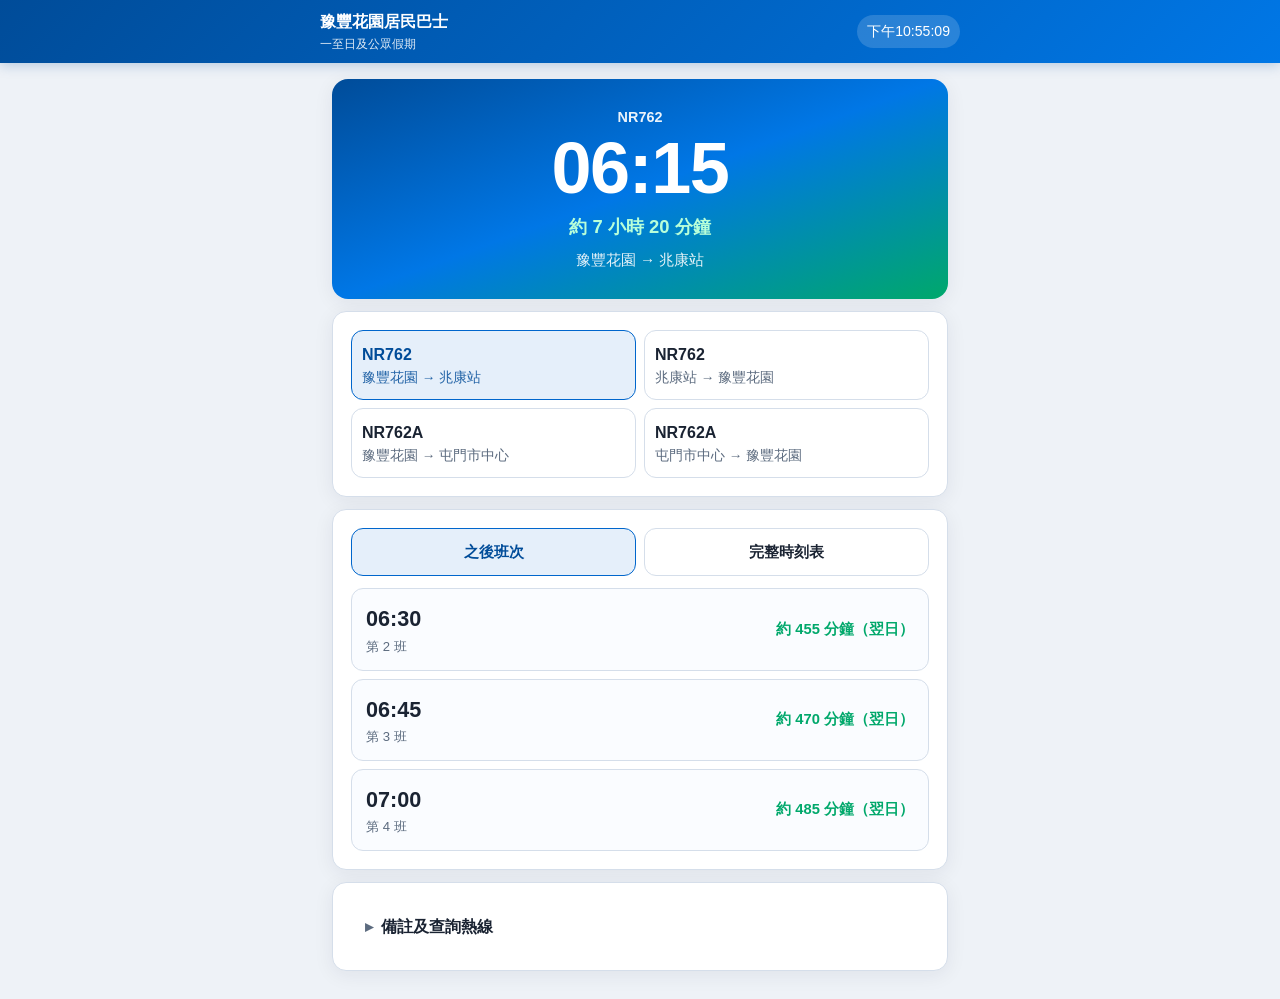
==== index.html @ 4b848847 "Add Yu Fung Garden NR762 bus timetable web app Mobile-friendly schedule lookup for NR762 and NR762A " ====
<!DOCTYPE html>
<html lang="zh-HK">
<head>
  <meta charset="UTF-8">
  <meta name="viewport" content="width=device-width, initial-scale=1.0, viewport-fit=cover">
  <meta name="theme-color" content="#004c99">
  <meta name="apple-mobile-web-app-capable" content="yes">
  <meta name="apple-mobile-web-app-status-bar-style" content="black-translucent">
  <title>豫豐花園巴士 | NR762</title>
  <meta name="description" content="查詢豫豐花園 NR762 及 NR762A 居民巴士班次。">
  <link rel="stylesheet" href="css/style.css">
</head>
<body>
  <header class="top-bar">
    <div class="top-bar-inner">
      <div>
        <p class="top-bar-label">豫豐花園居民巴士</p>
        <p class="top-bar-sub">一至日及公眾假期</p>
      </div>
      <time class="live-clock" id="live-clock" aria-live="polite"></time>
    </div>
  </header>

  <main class="page">
    <section class="next-hero" id="next-hero" aria-live="polite">
      <p class="next-hero-route" id="hero-route">—</p>
      <p class="next-hero-time" id="hero-time">--:--</p>
      <p class="next-hero-wait" id="hero-wait">—</p>
      <p class="next-hero-direction" id="hero-direction">—</p>
    </section>

    <section class="panel">
      <div class="route-options" id="route-options"></div>
    </section>

    <section class="panel results-panel">
      <div class="view-tabs" role="tablist">
        <button type="button" class="view-tab active" data-view="next" role="tab">之後班次</button>
        <button type="button" class="view-tab" data-view="full" role="tab">完整時刻表</button>
      </div>

      <div id="next-panel" role="tabpanel">
        <div class="upcoming-list" id="next-cards"></div>
      </div>

      <div id="full-panel" hidden role="tabpanel">
        <p id="timetable-caption"></p>
        <div class="timetable-grid" id="timetable-grid"></div>
      </div>
    </section>

    <details class="remarks-details panel">
      <summary>備註及查詢熱線</summary>
      <ul class="remarks-list" id="remarks-list"></ul>
      <p class="footer-note">查詢熱線 <a href="tel:35154088">3515 4088</a></p>
    </details>
  </main>

  <script src="js/data.js"></script>
  <script src="js/app.js"></script>
</body>
</html>
---- css/style.css ----
:root {
  --bg: #eef2f7;
  --surface: #ffffff;
  --text: #1a2332;
  --muted: #5c6b7f;
  --primary: #0066cc;
  --primary-dark: #004c99;
  --accent: #00a86b;
  --border: #d5deea;
  --shadow: 0 4px 20px rgba(26, 35, 50, 0.07);
  --radius: 14px;
  --touch: 48px;
  --safe-top: env(safe-area-inset-top, 0px);
  --safe-bottom: env(safe-area-inset-bottom, 0px);
  --safe-left: env(safe-area-inset-left, 0px);
  --safe-right: env(safe-area-inset-right, 0px);
}

* {
  box-sizing: border-box;
  -webkit-tap-highlight-color: transparent;
}

html {
  -webkit-text-size-adjust: 100%;
}

body {
  margin: 0;
  font-family: "PingFang HK", "Microsoft JhengHei", "Segoe UI", sans-serif;
  background: var(--bg);
  color: var(--text);
  line-height: 1.45;
  padding-bottom: calc(16px + var(--safe-bottom));
}

a {
  color: var(--primary);
  text-decoration: none;
}

.top-bar {
  position: sticky;
  top: 0;
  z-index: 20;
  background: linear-gradient(135deg, #004c99, #0077e6);
  color: #fff;
  padding: calc(10px + var(--safe-top)) calc(12px + var(--safe-right)) 10px calc(12px + var(--safe-left));
  box-shadow: 0 2px 12px rgba(0, 76, 153, 0.25);
}

.top-bar-inner {
  display: flex;
  justify-content: space-between;
  align-items: center;
  gap: 12px;
  max-width: 640px;
  margin: 0 auto;
}

.top-bar-label {
  margin: 0;
  font-size: 1rem;
  font-weight: 700;
}

.top-bar-sub {
  margin: 2px 0 0;
  font-size: 0.78rem;
  opacity: 0.88;
}

.live-clock {
  font-size: 0.88rem;
  font-variant-numeric: tabular-nums;
  background: rgba(255, 255, 255, 0.16);
  padding: 6px 10px;
  border-radius: 999px;
  white-space: nowrap;
  flex-shrink: 0;
}

.page {
  max-width: 640px;
  margin: 0 auto;
  padding: 12px calc(12px + var(--safe-right)) 0 calc(12px + var(--safe-left));
}

.next-hero {
  background: linear-gradient(160deg, #004c99 0%, #0077e6 50%, #00a86b 100%);
  color: #fff;
  border-radius: calc(var(--radius) + 2px);
  padding: 20px 18px 22px;
  margin-bottom: 12px;
  box-shadow: var(--shadow);
  text-align: center;
}

.next-hero-route {
  margin: 0 0 4px;
  font-size: 0.9rem;
  opacity: 0.92;
  font-weight: 600;
}

.next-hero-time {
  margin: 0;
  font-size: clamp(3.2rem, 18vw, 4.5rem);
  font-weight: 800;
  line-height: 1;
  font-variant-numeric: tabular-nums;
  letter-spacing: -0.02em;
}

.next-hero-wait {
  margin: 10px 0 0;
  font-size: 1.15rem;
  font-weight: 700;
  color: #b8ffd9;
}

.next-hero-direction {
  margin: 8px 0 0;
  font-size: 0.95rem;
  opacity: 0.9;
}

.panel {
  background: var(--surface);
  border: 1px solid var(--border);
  border-radius: var(--radius);
  padding: 14px;
  box-shadow: var(--shadow);
  margin-bottom: 12px;
}

.route-options {
  display: grid;
  grid-template-columns: 1fr 1fr;
  gap: 8px;
}

.route-option,
.view-tab {
  border: 1.5px solid var(--border);
  background: #fff;
  color: var(--text);
  border-radius: 12px;
  min-height: var(--touch);
  padding: 12px 10px;
  cursor: pointer;
  transition: border-color 0.15s, background 0.15s;
  font: inherit;
  touch-action: manipulation;
  user-select: none;
}

.route-option {
  text-align: center;
  display: flex;
  flex-direction: column;
  justify-content: center;
  gap: 4px;
}

.route-option strong {
  font-size: 1rem;
}

.route-option span {
  color: var(--muted);
  font-size: 0.78rem;
  line-height: 1.25;
}

.route-option.active,
.view-tab.active {
  border-color: var(--primary);
  background: rgba(0, 102, 204, 0.1);
  color: var(--primary-dark);
}

.route-option.active span {
  color: var(--primary-dark);
  opacity: 0.85;
}

.view-tabs {
  display: grid;
  grid-template-columns: 1fr 1fr;
  gap: 8px;
  margin-bottom: 12px;
}

.view-tab {
  font-weight: 700;
  font-size: 0.92rem;
}

.upcoming-list {
  display: flex;
  flex-direction: column;
  gap: 8px;
}

.upcoming-item {
  display: grid;
  grid-template-columns: 1fr auto;
  align-items: center;
  gap: 8px;
  padding: 14px 14px;
  border: 1px solid var(--border);
  border-radius: 12px;
  background: #fafcff;
}

.upcoming-item.highlight {
  display: none;
}

.upcoming-time {
  font-size: 1.35rem;
  font-weight: 700;
  font-variant-numeric: tabular-nums;
}

.upcoming-meta {
  color: var(--muted);
  font-size: 0.82rem;
  margin-top: 2px;
}

.upcoming-wait {
  text-align: right;
  font-size: 0.92rem;
  font-weight: 700;
  color: var(--accent);
  white-space: nowrap;
}

.timetable-grid {
  display: grid;
  grid-template-columns: repeat(3, 1fr);
  gap: 6px;
}

.time-cell {
  text-align: center;
  padding: 12px 4px;
  border-radius: 10px;
  background: #f7faff;
  border: 1px solid var(--border);
  font-variant-numeric: tabular-nums;
  font-weight: 700;
  font-size: 0.95rem;
  min-height: 44px;
  display: flex;
  align-items: center;
  justify-content: center;
}

.time-cell.next {
  background: rgba(0, 168, 107, 0.18);
  border-color: var(--accent);
  color: #006644;
  box-shadow: 0 0 0 2px rgba(0, 168, 107, 0.2);
}

.time-cell.past {
  opacity: 0.38;
}

.time-cell.cancelled {
  opacity: 0.3;
  text-decoration: line-through;
  background: #f0f0f0;
}

#timetable-caption {
  margin: 0 0 10px;
  color: var(--muted);
  font-size: 0.82rem;
}

.remarks-details {
  padding: 0;
  overflow: hidden;
}

.remarks-details summary {
  padding: 14px;
  font-weight: 700;
  cursor: pointer;
  min-height: var(--touch);
  display: flex;
  align-items: center;
  list-style: none;
}

.remarks-details summary::-webkit-details-marker {
  display: none;
}

.remarks-details summary::before {
  content: "▸";
  margin-right: 8px;
  color: var(--muted);
}

.remarks-details[open] summary::before {
  content: "▾";
}

.remarks-list {
  margin: 0;
  padding: 0 14px 0 28px;
  color: var(--muted);
  font-size: 0.88rem;
}

.remarks-list li + li {
  margin-top: 8px;
}

.footer-note {
  margin: 12px 14px 14px;
  color: var(--muted);
  font-size: 0.82rem;
}

.empty {
  color: var(--muted);
  margin: 0;
  text-align: center;
  padding: 20px 0;
}

@media (min-width: 480px) {
  .route-option span {
    font-size: 0.85rem;
  }

  .timetable-grid {
    grid-template-columns: repeat(4, 1fr);
  }
}

@media (min-width: 640px) {
  .page {
    padding-top: 16px;
  }

  .next-hero {
    padding: 28px 24px;
  }

  .panel {
    padding: 18px;
  }

  .timetable-grid {
    grid-template-columns: repeat(5, 1fr);
  }
}
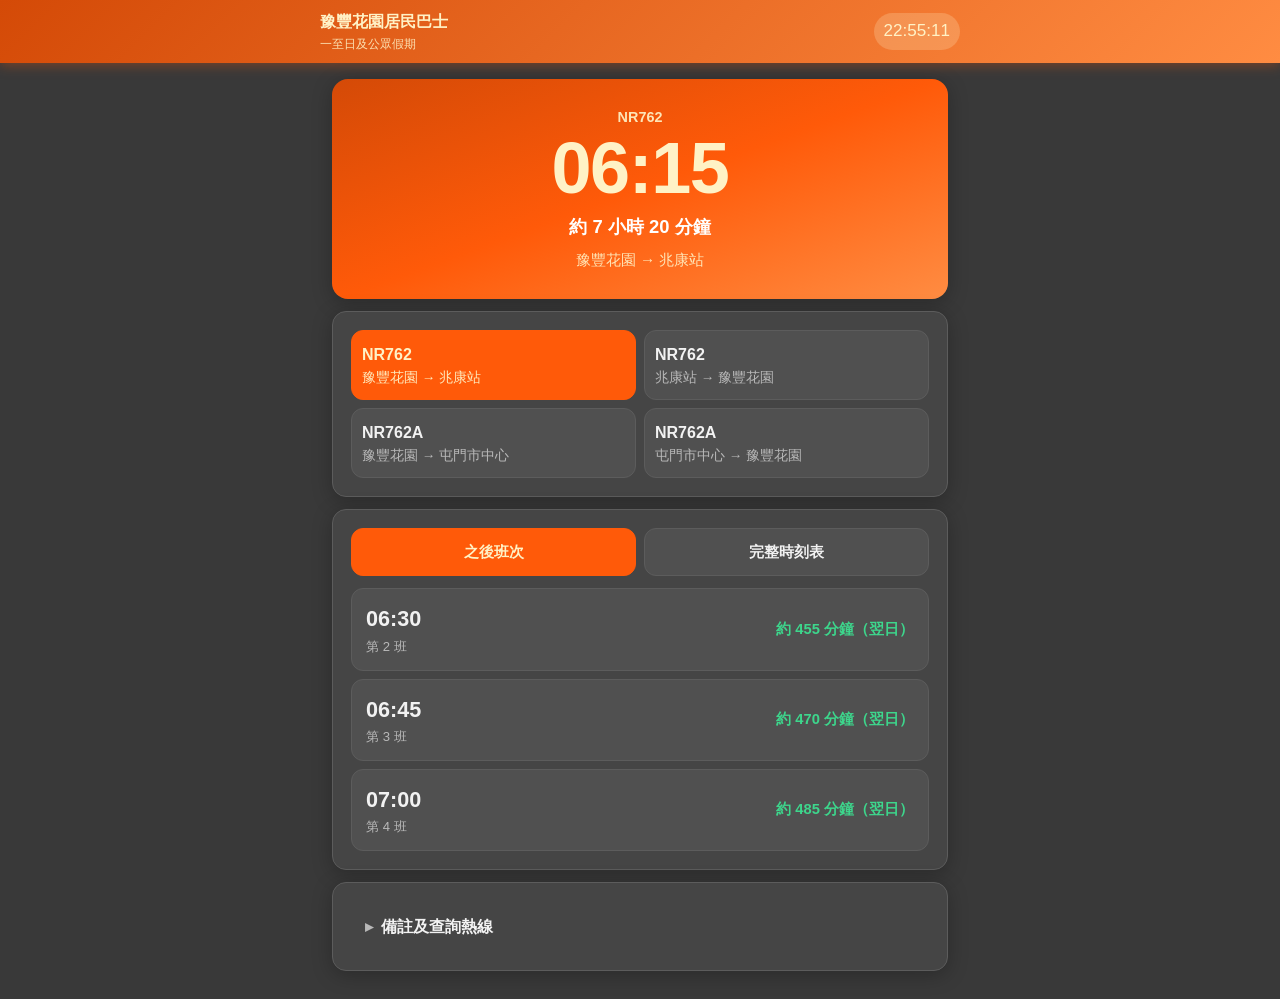
==== commit af53adc1: "Update dark theme, orange accents, and 24-hour clock Apply dark grey background, deep orange selecte" ====
--- a/index.html
+++ b/index.html
@@ -3,7 +3,7 @@
 <head>
   <meta charset="UTF-8">
   <meta name="viewport" content="width=device-width, initial-scale=1.0, viewport-fit=cover">
-  <meta name="theme-color" content="#004c99">
+  <meta name="theme-color" content="#ff5a09">
   <meta name="apple-mobile-web-app-capable" content="yes">
   <meta name="apple-mobile-web-app-status-bar-style" content="black-translucent">
   <title>豫豐花園巴士 | NR762</title>
--- a/css/style.css
+++ b/css/style.css
@@ -1,13 +1,19 @@
 :root {
-  --bg: #eef2f7;
-  --surface: #ffffff;
-  --text: #1a2332;
-  --muted: #5c6b7f;
-  --primary: #0066cc;
-  --primary-dark: #004c99;
-  --accent: #00a86b;
-  --border: #d5deea;
-  --shadow: 0 4px 20px rgba(26, 35, 50, 0.07);
+  --bg: #393939;
+  --surface: #454545;
+  --surface-raised: #505050;
+  --text: #f2f2f2;
+  --muted: #b8b8b8;
+  --primary: #4da3ff;
+  --primary-dark: #7bb8ff;
+  --accent: #3dd68c;
+  --orange-dark: #d44a07;
+  --orange: #ff5a09;
+  --orange-light: #ff8c42;
+  --selected: var(--orange);
+  --selected-text: #fff2c6;
+  --border: #5c5c5c;
+  --shadow: 0 4px 20px rgba(0, 0, 0, 0.25);
   --radius: 14px;
   --touch: 48px;
   --safe-top: env(safe-area-inset-top, 0px);
@@ -43,10 +49,10 @@
   position: sticky;
   top: 0;
   z-index: 20;
-  background: linear-gradient(135deg, #004c99, #0077e6);
-  color: #fff;
+  background: linear-gradient(135deg, var(--orange-dark), var(--orange-light));
+  color: var(--selected-text);
   padding: calc(10px + var(--safe-top)) calc(12px + var(--safe-right)) 10px calc(12px + var(--safe-left));
-  box-shadow: 0 2px 12px rgba(0, 76, 153, 0.25);
+  box-shadow: 0 2px 12px rgba(255, 90, 9, 0.35);
 }
 
 .top-bar-inner {
@@ -71,9 +77,10 @@
 }
 
 .live-clock {
-  font-size: 0.88rem;
+  font-size: calc(0.88rem + 3px);
   font-variant-numeric: tabular-nums;
-  background: rgba(255, 255, 255, 0.16);
+  background: rgba(255, 242, 198, 0.22);
+  color: var(--selected-text);
   padding: 6px 10px;
   border-radius: 999px;
   white-space: nowrap;
@@ -87,8 +94,8 @@
 }
 
 .next-hero {
-  background: linear-gradient(160deg, #004c99 0%, #0077e6 50%, #00a86b 100%);
-  color: #fff;
+  background: linear-gradient(160deg, var(--orange-dark) 0%, var(--orange) 50%, var(--orange-light) 100%);
+  color: var(--selected-text);
   border-radius: calc(var(--radius) + 2px);
   padding: 20px 18px 22px;
   margin-bottom: 12px;
@@ -116,7 +123,7 @@
   margin: 10px 0 0;
   font-size: 1.15rem;
   font-weight: 700;
-  color: #b8ffd9;
+  color: #fff;
 }
 
 .next-hero-direction {
@@ -143,7 +150,7 @@
 .route-option,
 .view-tab {
   border: 1.5px solid var(--border);
-  background: #fff;
+  background: var(--surface-raised);
   color: var(--text);
   border-radius: 12px;
   min-height: var(--touch);
@@ -175,14 +182,14 @@
 
 .route-option.active,
 .view-tab.active {
-  border-color: var(--primary);
-  background: rgba(0, 102, 204, 0.1);
-  color: var(--primary-dark);
+  border-color: var(--selected);
+  background: var(--selected);
+  color: var(--selected-text);
 }
 
 .route-option.active span {
-  color: var(--primary-dark);
-  opacity: 0.85;
+  color: var(--selected-text);
+  opacity: 0.95;
 }
 
 .view-tabs {
@@ -211,7 +218,7 @@
   padding: 14px 14px;
   border: 1px solid var(--border);
   border-radius: 12px;
-  background: #fafcff;
+  background: var(--surface-raised);
 }
 
 .upcoming-item.highlight {
@@ -248,7 +255,7 @@
   text-align: center;
   padding: 12px 4px;
   border-radius: 10px;
-  background: #f7faff;
+  background: var(--surface-raised);
   border: 1px solid var(--border);
   font-variant-numeric: tabular-nums;
   font-weight: 700;
@@ -260,10 +267,10 @@
 }
 
 .time-cell.next {
-  background: rgba(0, 168, 107, 0.18);
+  background: rgba(61, 214, 140, 0.2);
   border-color: var(--accent);
-  color: #006644;
-  box-shadow: 0 0 0 2px rgba(0, 168, 107, 0.2);
+  color: var(--accent);
+  box-shadow: 0 0 0 2px rgba(61, 214, 140, 0.25);
 }
 
 .time-cell.past {
@@ -273,7 +280,7 @@
 .time-cell.cancelled {
   opacity: 0.3;
   text-decoration: line-through;
-  background: #f0f0f0;
+  background: #333333;
 }
 
 #timetable-caption {
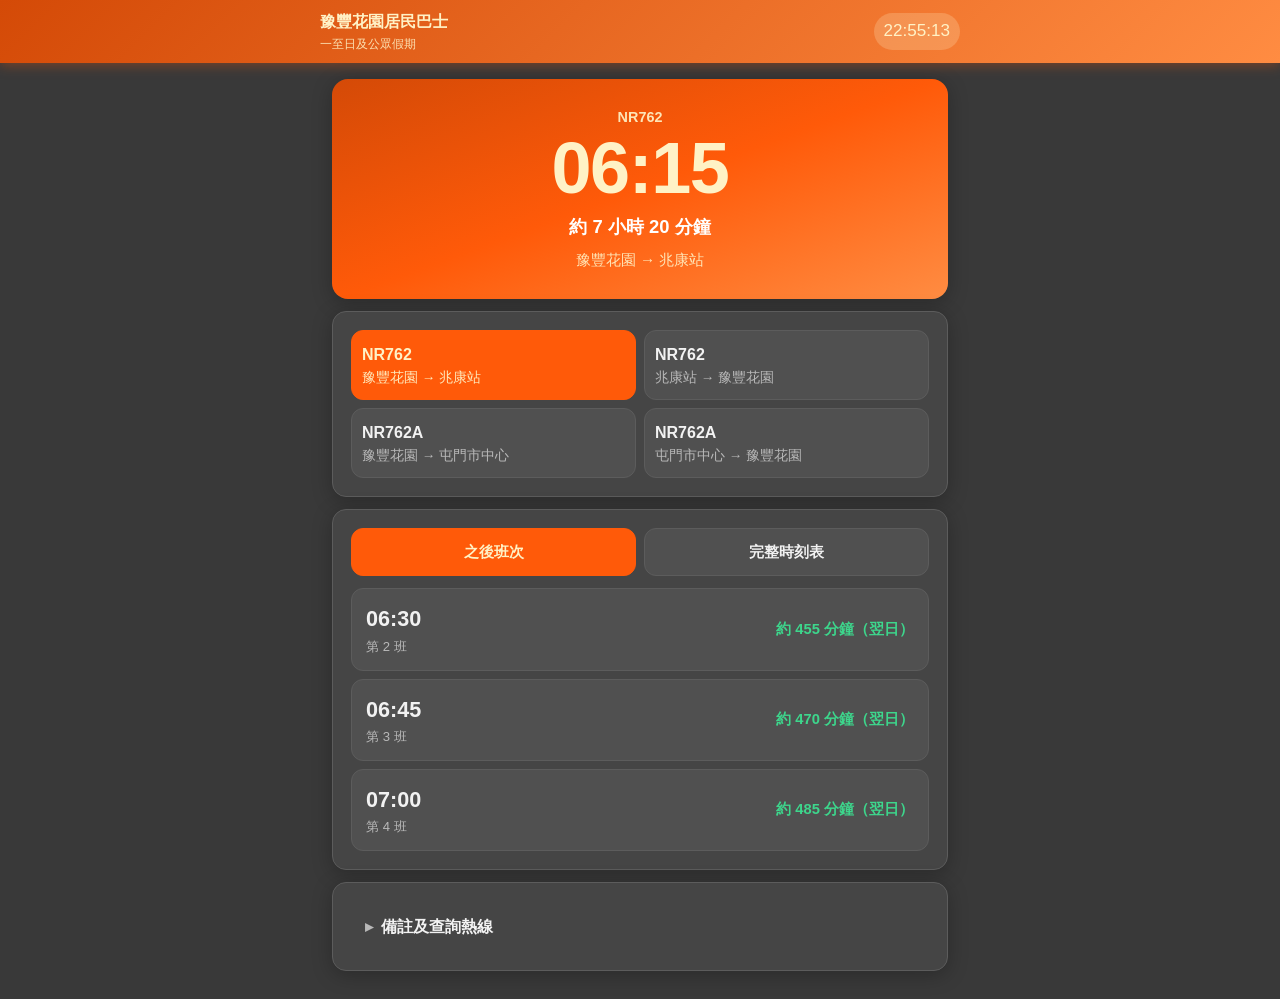
==== commit f87bbd5d: "Add an iOS home-screen PWA with offline timetables Safari can add the NR762 timetable to the iPhone " ====
--- a/index.html
+++ b/index.html
@@ -4,10 +4,60 @@
   <meta charset="UTF-8">
   <meta name="viewport" content="width=device-width, initial-scale=1.0, viewport-fit=cover">
   <meta name="theme-color" content="#ff5a09">
+  <meta name="color-scheme" content="dark">
+  <meta name="mobile-web-app-capable" content="yes">
   <meta name="apple-mobile-web-app-capable" content="yes">
   <meta name="apple-mobile-web-app-status-bar-style" content="black-translucent">
+  <meta name="apple-mobile-web-app-title" content="豫豐巴士">
   <title>豫豐花園巴士 | NR762</title>
   <meta name="description" content="查詢豫豐花園 NR762 及 NR762A 居民巴士班次。">
+  <link rel="manifest" href="manifest.json">
+  <link rel="icon" href="icons/icon-192.png" type="image/png">
+  <link rel="apple-touch-icon" href="icons/apple-touch-icon.png">
+  <!-- splash:start -->
+  <link rel="apple-touch-startup-image" media="screen and (device-width: 375px) and (device-height: 667px) and (-webkit-device-pixel-ratio: 2) and (orientation: portrait)" href="splash/iphone-se-portrait.png">
+  <link rel="apple-touch-startup-image" media="screen and (device-width: 375px) and (device-height: 667px) and (-webkit-device-pixel-ratio: 2) and (orientation: landscape)" href="splash/iphone-se-landscape.png">
+  <link rel="apple-touch-startup-image" media="screen and (device-width: 414px) and (device-height: 736px) and (-webkit-device-pixel-ratio: 3) and (orientation: portrait)" href="splash/iphone-plus-portrait.png">
+  <link rel="apple-touch-startup-image" media="screen and (device-width: 414px) and (device-height: 736px) and (-webkit-device-pixel-ratio: 3) and (orientation: landscape)" href="splash/iphone-plus-landscape.png">
+  <link rel="apple-touch-startup-image" media="screen and (device-width: 375px) and (device-height: 812px) and (-webkit-device-pixel-ratio: 3) and (orientation: portrait)" href="splash/iphone-x-portrait.png">
+  <link rel="apple-touch-startup-image" media="screen and (device-width: 375px) and (device-height: 812px) and (-webkit-device-pixel-ratio: 3) and (orientation: landscape)" href="splash/iphone-x-landscape.png">
+  <link rel="apple-touch-startup-image" media="screen and (device-width: 414px) and (device-height: 896px) and (-webkit-device-pixel-ratio: 2) and (orientation: portrait)" href="splash/iphone-xr-portrait.png">
+  <link rel="apple-touch-startup-image" media="screen and (device-width: 414px) and (device-height: 896px) and (-webkit-device-pixel-ratio: 2) and (orientation: landscape)" href="splash/iphone-xr-landscape.png">
+  <link rel="apple-touch-startup-image" media="screen and (device-width: 414px) and (device-height: 896px) and (-webkit-device-pixel-ratio: 3) and (orientation: portrait)" href="splash/iphone-xs-max-portrait.png">
+  <link rel="apple-touch-startup-image" media="screen and (device-width: 414px) and (device-height: 896px) and (-webkit-device-pixel-ratio: 3) and (orientation: landscape)" href="splash/iphone-xs-max-landscape.png">
+  <link rel="apple-touch-startup-image" media="screen and (device-width: 390px) and (device-height: 844px) and (-webkit-device-pixel-ratio: 3) and (orientation: portrait)" href="splash/iphone-12-portrait.png">
+  <link rel="apple-touch-startup-image" media="screen and (device-width: 390px) and (device-height: 844px) and (-webkit-device-pixel-ratio: 3) and (orientation: landscape)" href="splash/iphone-12-landscape.png">
+  <link rel="apple-touch-startup-image" media="screen and (device-width: 428px) and (device-height: 926px) and (-webkit-device-pixel-ratio: 3) and (orientation: portrait)" href="splash/iphone-12-max-portrait.png">
+  <link rel="apple-touch-startup-image" media="screen and (device-width: 428px) and (device-height: 926px) and (-webkit-device-pixel-ratio: 3) and (orientation: landscape)" href="splash/iphone-12-max-landscape.png">
+  <link rel="apple-touch-startup-image" media="screen and (device-width: 393px) and (device-height: 852px) and (-webkit-device-pixel-ratio: 3) and (orientation: portrait)" href="splash/iphone-14-pro-portrait.png">
+  <link rel="apple-touch-startup-image" media="screen and (device-width: 393px) and (device-height: 852px) and (-webkit-device-pixel-ratio: 3) and (orientation: landscape)" href="splash/iphone-14-pro-landscape.png">
+  <link rel="apple-touch-startup-image" media="screen and (device-width: 430px) and (device-height: 932px) and (-webkit-device-pixel-ratio: 3) and (orientation: portrait)" href="splash/iphone-14-pro-max-portrait.png">
+  <link rel="apple-touch-startup-image" media="screen and (device-width: 430px) and (device-height: 932px) and (-webkit-device-pixel-ratio: 3) and (orientation: landscape)" href="splash/iphone-14-pro-max-landscape.png">
+  <link rel="apple-touch-startup-image" media="screen and (device-width: 402px) and (device-height: 874px) and (-webkit-device-pixel-ratio: 3) and (orientation: portrait)" href="splash/iphone-16-pro-portrait.png">
+  <link rel="apple-touch-startup-image" media="screen and (device-width: 402px) and (device-height: 874px) and (-webkit-device-pixel-ratio: 3) and (orientation: landscape)" href="splash/iphone-16-pro-landscape.png">
+  <link rel="apple-touch-startup-image" media="screen and (device-width: 420px) and (device-height: 912px) and (-webkit-device-pixel-ratio: 3) and (orientation: portrait)" href="splash/iphone-air-portrait.png">
+  <link rel="apple-touch-startup-image" media="screen and (device-width: 420px) and (device-height: 912px) and (-webkit-device-pixel-ratio: 3) and (orientation: landscape)" href="splash/iphone-air-landscape.png">
+  <link rel="apple-touch-startup-image" media="screen and (device-width: 440px) and (device-height: 956px) and (-webkit-device-pixel-ratio: 3) and (orientation: portrait)" href="splash/iphone-16-pro-max-portrait.png">
+  <link rel="apple-touch-startup-image" media="screen and (device-width: 440px) and (device-height: 956px) and (-webkit-device-pixel-ratio: 3) and (orientation: landscape)" href="splash/iphone-16-pro-max-landscape.png">
+  <link rel="apple-touch-startup-image" media="screen and (device-width: 768px) and (device-height: 1024px) and (-webkit-device-pixel-ratio: 2) and (orientation: portrait)" href="splash/ipad-portrait.png">
+  <link rel="apple-touch-startup-image" media="screen and (device-width: 768px) and (device-height: 1024px) and (-webkit-device-pixel-ratio: 2) and (orientation: landscape)" href="splash/ipad-landscape.png">
+  <link rel="apple-touch-startup-image" media="screen and (device-width: 810px) and (device-height: 1080px) and (-webkit-device-pixel-ratio: 2) and (orientation: portrait)" href="splash/ipad-10-2-portrait.png">
+  <link rel="apple-touch-startup-image" media="screen and (device-width: 810px) and (device-height: 1080px) and (-webkit-device-pixel-ratio: 2) and (orientation: landscape)" href="splash/ipad-10-2-landscape.png">
+  <link rel="apple-touch-startup-image" media="screen and (device-width: 744px) and (device-height: 1133px) and (-webkit-device-pixel-ratio: 2) and (orientation: portrait)" href="splash/ipad-mini-portrait.png">
+  <link rel="apple-touch-startup-image" media="screen and (device-width: 744px) and (device-height: 1133px) and (-webkit-device-pixel-ratio: 2) and (orientation: landscape)" href="splash/ipad-mini-landscape.png">
+  <link rel="apple-touch-startup-image" media="screen and (device-width: 834px) and (device-height: 1112px) and (-webkit-device-pixel-ratio: 2) and (orientation: portrait)" href="splash/ipad-pro-10-5-portrait.png">
+  <link rel="apple-touch-startup-image" media="screen and (device-width: 834px) and (device-height: 1112px) and (-webkit-device-pixel-ratio: 2) and (orientation: landscape)" href="splash/ipad-pro-10-5-landscape.png">
+  <link rel="apple-touch-startup-image" media="screen and (device-width: 820px) and (device-height: 1180px) and (-webkit-device-pixel-ratio: 2) and (orientation: portrait)" href="splash/ipad-10-portrait.png">
+  <link rel="apple-touch-startup-image" media="screen and (device-width: 820px) and (device-height: 1180px) and (-webkit-device-pixel-ratio: 2) and (orientation: landscape)" href="splash/ipad-10-landscape.png">
+  <link rel="apple-touch-startup-image" media="screen and (device-width: 834px) and (device-height: 1194px) and (-webkit-device-pixel-ratio: 2) and (orientation: portrait)" href="splash/ipad-pro-11-portrait.png">
+  <link rel="apple-touch-startup-image" media="screen and (device-width: 834px) and (device-height: 1194px) and (-webkit-device-pixel-ratio: 2) and (orientation: landscape)" href="splash/ipad-pro-11-landscape.png">
+  <link rel="apple-touch-startup-image" media="screen and (device-width: 834px) and (device-height: 1210px) and (-webkit-device-pixel-ratio: 2) and (orientation: portrait)" href="splash/ipad-pro-11-m4-portrait.png">
+  <link rel="apple-touch-startup-image" media="screen and (device-width: 834px) and (device-height: 1210px) and (-webkit-device-pixel-ratio: 2) and (orientation: landscape)" href="splash/ipad-pro-11-m4-landscape.png">
+  <link rel="apple-touch-startup-image" media="screen and (device-width: 1024px) and (device-height: 1366px) and (-webkit-device-pixel-ratio: 2) and (orientation: portrait)" href="splash/ipad-pro-12-9-portrait.png">
+  <link rel="apple-touch-startup-image" media="screen and (device-width: 1024px) and (device-height: 1366px) and (-webkit-device-pixel-ratio: 2) and (orientation: landscape)" href="splash/ipad-pro-12-9-landscape.png">
+  <link rel="apple-touch-startup-image" media="screen and (device-width: 1032px) and (device-height: 1376px) and (-webkit-device-pixel-ratio: 2) and (orientation: portrait)" href="splash/ipad-pro-13-portrait.png">
+  <link rel="apple-touch-startup-image" media="screen and (device-width: 1032px) and (device-height: 1376px) and (-webkit-device-pixel-ratio: 2) and (orientation: landscape)" href="splash/ipad-pro-13-landscape.png">
+  <!-- splash:end -->
   <link rel="stylesheet" href="css/style.css">
 </head>
 <body>
@@ -58,5 +108,6 @@
 
   <script src="js/data.js"></script>
   <script src="js/app.js"></script>
+  <script src="js/pwa.js"></script>
 </body>
 </html>
--- a/css/style.css
+++ b/css/style.css
@@ -29,6 +29,7 @@
 
 html {
   -webkit-text-size-adjust: 100%;
+  background: var(--bg);
 }
 
 body {
@@ -352,6 +353,85 @@
   }
 }
 
+.net-status {
+  margin: 0 0 12px;
+  padding: 8px 12px;
+  border-radius: 999px;
+  background: #3a332c;
+  color: var(--selected-text);
+  text-align: center;
+  font-size: 0.82rem;
+  font-weight: 700;
+}
+
+.install-hint {
+  position: fixed;
+  z-index: 40;
+  left: 50%;
+  bottom: calc(12px + var(--safe-bottom));
+  transform: translateX(-50%);
+  width: min(616px, calc(100% - 24px - var(--safe-left) - var(--safe-right)));
+  background: var(--surface);
+  color: var(--text);
+  border: 1px solid var(--orange);
+  border-radius: var(--radius);
+  box-shadow: var(--shadow);
+  padding: 14px 14px 12px;
+}
+
+.install-hint-title {
+  margin: 0;
+  font-weight: 800;
+  color: var(--orange-light);
+}
+
+.install-hint-text {
+  margin: 6px 0 0;
+  color: var(--text);
+  font-size: 0.9rem;
+}
+
+.share-chip {
+  display: inline-flex;
+  align-items: center;
+  justify-content: center;
+  width: 22px;
+  height: 22px;
+  margin: 0 4px;
+  vertical-align: -5px;
+  color: var(--selected-text);
+  background: var(--orange);
+  border-radius: 6px;
+}
+
+.install-hint-actions {
+  display: flex;
+  justify-content: flex-end;
+  margin-top: 12px;
+}
+
+.install-hint-action {
+  min-height: var(--touch);
+  min-width: 96px;
+  padding: 0 16px;
+  border: 0;
+  border-radius: 12px;
+  background: var(--orange);
+  color: var(--selected-text);
+  font: inherit;
+  font-weight: 800;
+  cursor: pointer;
+  touch-action: manipulation;
+}
+
+body.has-install-hint {
+  padding-bottom: calc(200px + var(--safe-bottom));
+}
+
+html.is-standalone body {
+  min-height: 100dvh;
+}
+
 @media (min-width: 640px) {
   .page {
     padding-top: 16px;
